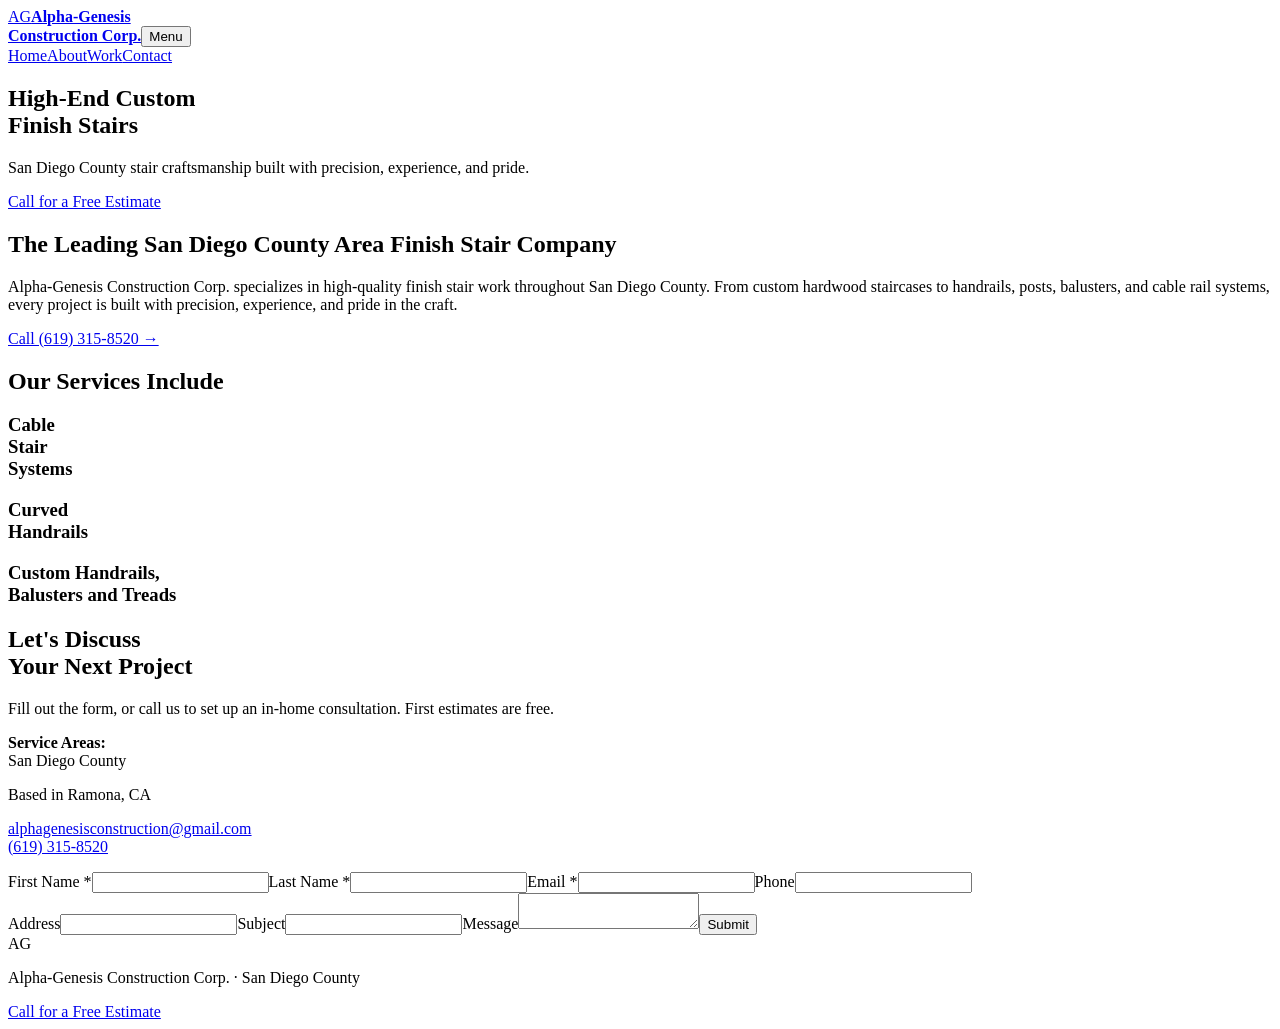
==== index.html @ 591a9d7d "Add index.html" ====
<!doctype html>
<html lang="en">
<head>
  <meta charset="UTF-8"><meta name="viewport" content="width=device-width,initial-scale=1">
  <title>Alpha-Genesis Construction Corp. | San Diego Finish Stairs</title>
  <meta name="description" content="High-end custom finish stairs, handrails, balusters, treads and cable rail systems throughout San Diego County.">
  <link rel="stylesheet" href="styles.css">
</head>
<body>
<header class="site-header"><a class="brand" href="index.html"><span class="mark">AG</span><strong>Alpha-Genesis<br>Construction Corp.</strong></a><button class="menu" aria-label="Toggle menu">Menu</button><nav><a class="active" href="index.html">Home</a><a href="about.html">About</a><a href="work.html">Work</a><a href="contact.html">Contact</a></nav></header>
<main>
<section class="hero photo-placeholder"><div><h1>High-End Custom<br>Finish Stairs</h1><p>San Diego County stair craftsmanship built with precision, experience, and pride.</p><a class="button dark" href="tel:+16193158520">Call for a Free Estimate</a></div></section>
<section class="split intro"><div class="photo-placeholder tall"></div><div><h2>The Leading San Diego County Area Finish Stair Company</h2><p>Alpha-Genesis Construction Corp. specializes in high-quality finish stair work throughout San Diego County. From custom hardwood staircases to handrails, posts, balusters, and cable rail systems, every project is built with precision, experience, and pride in the craft.</p><a class="text-link" href="tel:+16193158520">Call (619) 315-8520 →</a></div></section>
<section class="services"><h2>Our Services Include</h2><div class="cards"><article class="photo-placeholder"><h3>Cable<br>Stair<br>Systems</h3></article><article class="photo-placeholder"><h3>Curved<br>Handrails</h3></article><article class="photo-placeholder"><h3>Custom Handrails,<br>Balusters and Treads</h3></article></div></section>
<section class="contact-band"><div><h2>Let's Discuss<br>Your Next Project</h2><p>Fill out the form, or call us to set up an in-home consultation. First estimates are free.</p><p><strong>Service Areas:</strong><br>San Diego County</p><p>Based in Ramona, CA</p><p><a href="mailto:alphagenesisconstruction@gmail.com">alphagenesisconstruction@gmail.com</a><br><a href="tel:+16193158520">(619) 315-8520</a></p></div><form action="mailto:alphagenesisconstruction@gmail.com" method="post" enctype="text/plain"><div class="form-grid"><label>First Name *<input required name="First name"></label><label>Last Name *<input required name="Last name"></label><label>Email *<input required type="email" name="Email"></label><label>Phone<input type="tel" name="Phone"></label></div><label>Address<input name="Address"></label><label>Subject<input name="Subject"></label><label>Message<textarea name="Message"></textarea></label><button class="button" type="submit">Submit</button></form></section>
</main><footer><span class="mark">AG</span><p>Alpha-Genesis Construction Corp. · San Diego County</p></footer><a class="mobile-call" href="tel:+16193158520">Call for a Free Estimate</a><script src="script.js"></script></body></html>
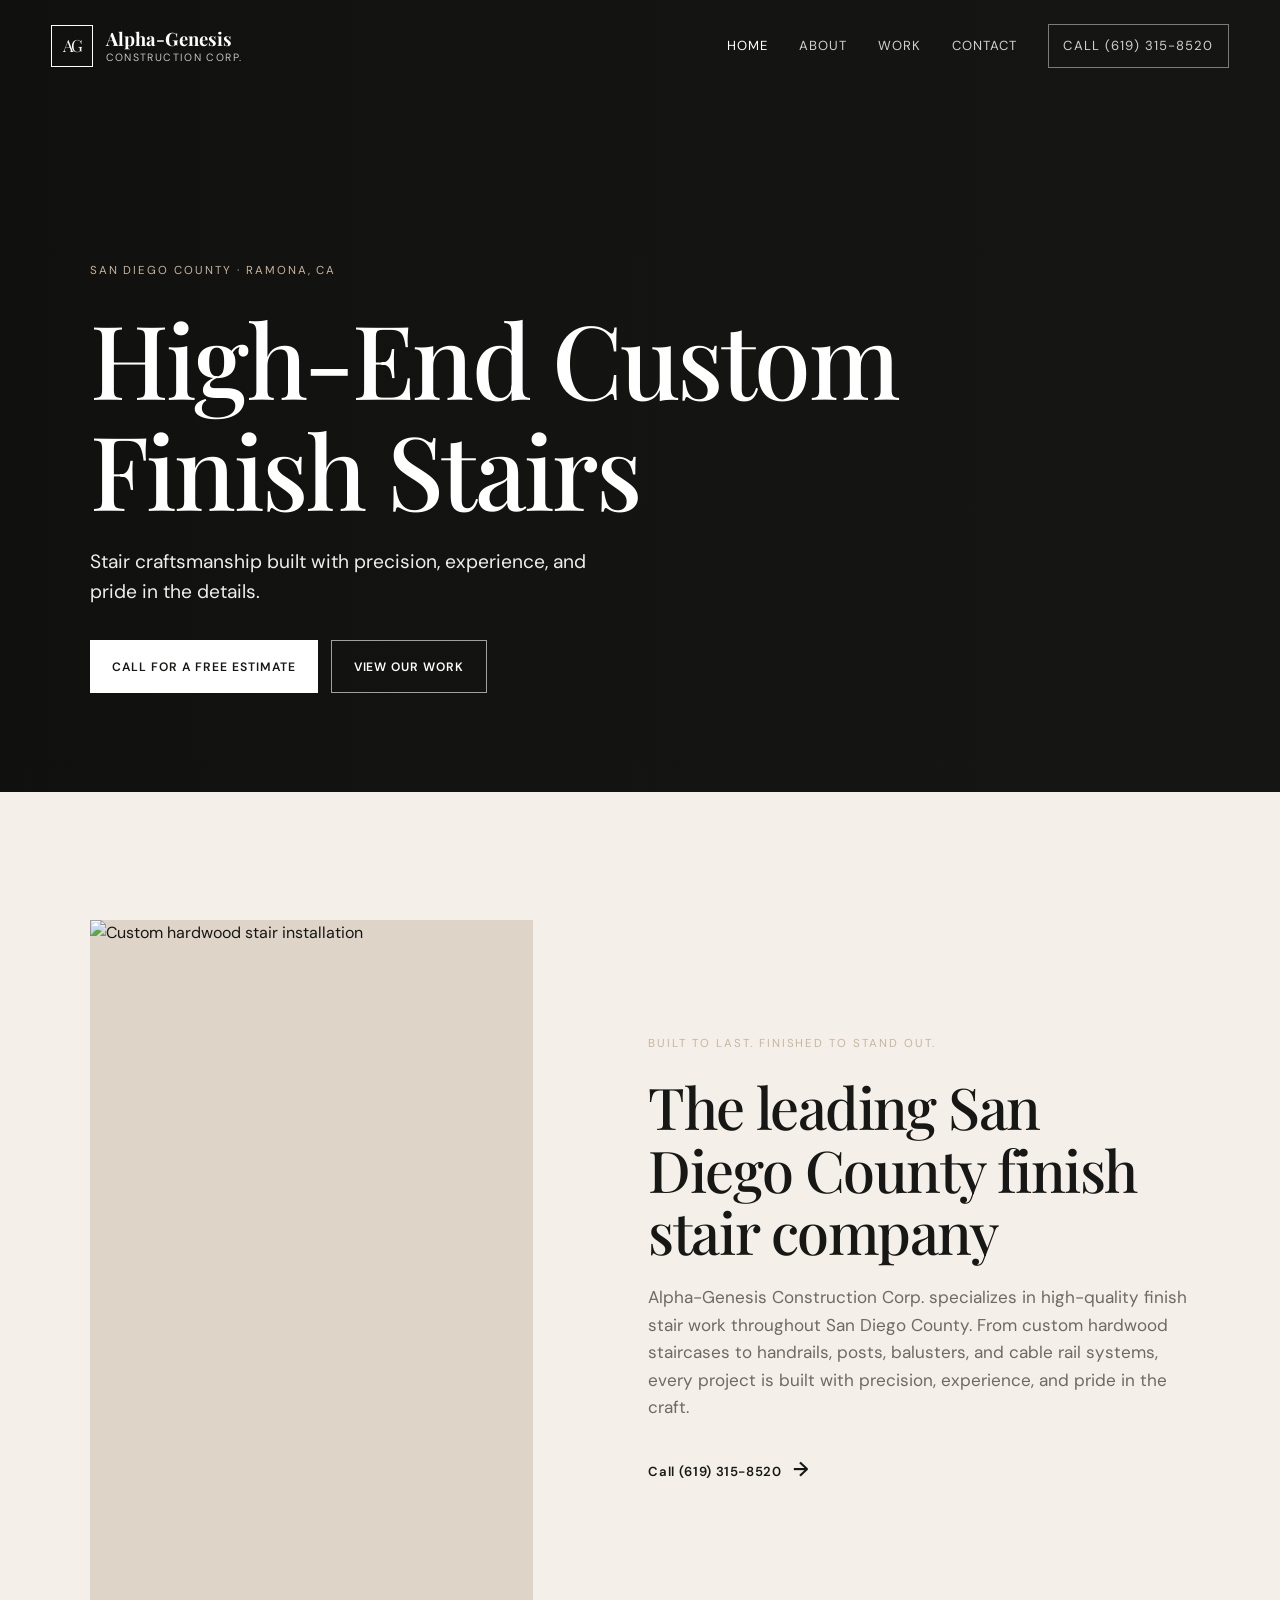
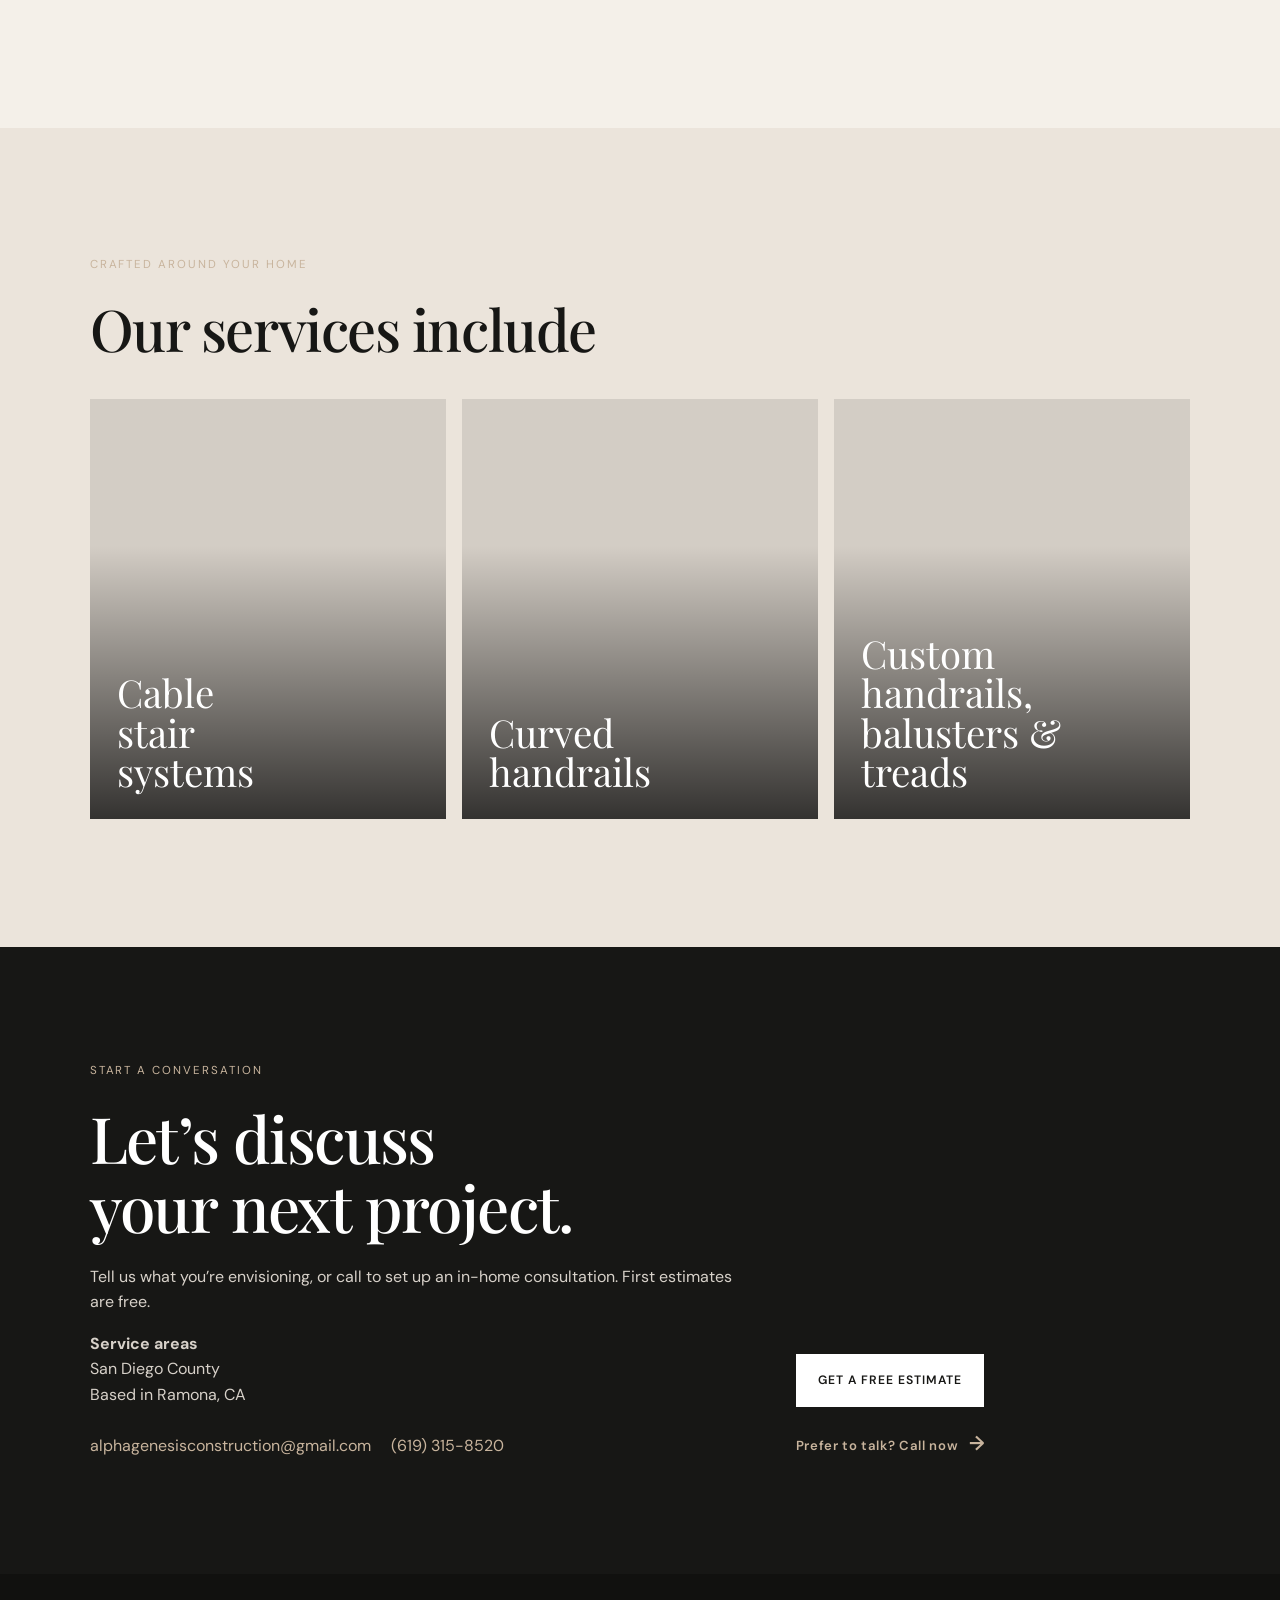
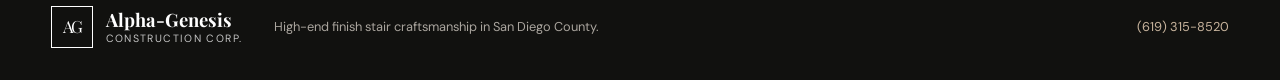
==== commit 2aff065b: "Rebuild Alpha-Genesis site for Cloudflare Pages" ====
--- a/index.html
+++ b/index.html
@@ -1,16 +1,8 @@
 <!doctype html>
-<html lang="en">
-<head>
-  <meta charset="UTF-8"><meta name="viewport" content="width=device-width,initial-scale=1">
-  <title>Alpha-Genesis Construction Corp. | San Diego Finish Stairs</title>
-  <meta name="description" content="High-end custom finish stairs, handrails, balusters, treads and cable rail systems throughout San Diego County.">
-  <link rel="stylesheet" href="styles.css">
-</head>
-<body>
-<header class="site-header"><a class="brand" href="index.html"><span class="mark">AG</span><strong>Alpha-Genesis<br>Construction Corp.</strong></a><button class="menu" aria-label="Toggle menu">Menu</button><nav><a class="active" href="index.html">Home</a><a href="about.html">About</a><a href="work.html">Work</a><a href="contact.html">Contact</a></nav></header>
-<main>
-<section class="hero photo-placeholder"><div><h1>High-End Custom<br>Finish Stairs</h1><p>San Diego County stair craftsmanship built with precision, experience, and pride.</p><a class="button dark" href="tel:+16193158520">Call for a Free Estimate</a></div></section>
-<section class="split intro"><div class="photo-placeholder tall"></div><div><h2>The Leading San Diego County Area Finish Stair Company</h2><p>Alpha-Genesis Construction Corp. specializes in high-quality finish stair work throughout San Diego County. From custom hardwood staircases to handrails, posts, balusters, and cable rail systems, every project is built with precision, experience, and pride in the craft.</p><a class="text-link" href="tel:+16193158520">Call (619) 315-8520 →</a></div></section>
-<section class="services"><h2>Our Services Include</h2><div class="cards"><article class="photo-placeholder"><h3>Cable<br>Stair<br>Systems</h3></article><article class="photo-placeholder"><h3>Curved<br>Handrails</h3></article><article class="photo-placeholder"><h3>Custom Handrails,<br>Balusters and Treads</h3></article></div></section>
-<section class="contact-band"><div><h2>Let's Discuss<br>Your Next Project</h2><p>Fill out the form, or call us to set up an in-home consultation. First estimates are free.</p><p><strong>Service Areas:</strong><br>San Diego County</p><p>Based in Ramona, CA</p><p><a href="mailto:alphagenesisconstruction@gmail.com">alphagenesisconstruction@gmail.com</a><br><a href="tel:+16193158520">(619) 315-8520</a></p></div><form action="mailto:alphagenesisconstruction@gmail.com" method="post" enctype="text/plain"><div class="form-grid"><label>First Name *<input required name="First name"></label><label>Last Name *<input required name="Last name"></label><label>Email *<input required type="email" name="Email"></label><label>Phone<input type="tel" name="Phone"></label></div><label>Address<input name="Address"></label><label>Subject<input name="Subject"></label><label>Message<textarea name="Message"></textarea></label><button class="button" type="submit">Submit</button></form></section>
-</main><footer><span class="mark">AG</span><p>Alpha-Genesis Construction Corp. · San Diego County</p></footer><a class="mobile-call" href="tel:+16193158520">Call for a Free Estimate</a><script src="script.js"></script></body></html>+<html lang="en"><head><meta charset="utf-8"><meta name="viewport" content="width=device-width,initial-scale=1"><meta name="description" content="High-end custom finish stairs, hardwood staircases, handrails, balusters, treads, curved handrails, and cable rail systems in San Diego County."><meta name="theme-color" content="#171715"><title>Custom Finish Stairs in San Diego County | Alpha-Genesis</title><link rel="canonical" href="https://alphagenesisconstruction.com/"><link rel="stylesheet" href="styles.css"><script type="application/ld+json">{"@context":"https://schema.org","@type":"HomeAndConstructionBusiness","name":"Alpha-Genesis Construction Corp.","url":"https://alphagenesisconstruction.com/","telephone":"+1-619-315-8520","email":"alphagenesisconstruction@gmail.com","areaServed":"San Diego County, California","address":{"@type":"PostalAddress","addressLocality":"Ramona","addressRegion":"CA","addressCountry":"US"}}</script></head>
+<body><a class="skip-link" href="#main">Skip to content</a><header class="site-header"><a class="brand" href="index.html" aria-label="Alpha-Genesis Construction Corp. home"><span class="brand-mark">AG</span><span><strong>Alpha-Genesis</strong><small>Construction Corp.</small></span></a><button class="menu-toggle" aria-expanded="false" aria-controls="site-nav">Menu</button><nav id="site-nav" class="site-nav" aria-label="Primary navigation"><a class="active" href="index.html">Home</a><a href="about.html">About</a><a href="work.html">Work</a><a href="contact.html">Contact</a><a class="nav-call" href="tel:+16193158520">Call (619) 315-8520</a></nav></header>
+<main id="main"><section class="hero hero-home" aria-labelledby="hero-title"><div class="hero-content"><p class="eyebrow">San Diego County · Ramona, CA</p><h1 id="hero-title">High-End Custom<br>Finish Stairs</h1><p>Stair craftsmanship built with precision, experience, and pride in the details.</p><div class="hero-actions"><a class="button button-light" href="tel:+16193158520">Call for a Free Estimate</a><a class="button button-ghost" href="work.html">View Our Work</a></div></div></section>
+<section class="split section intro"><div class="image-frame portrait"><img src="https://static.wixstatic.com/media/54ca87_815c1e4d5128470e8aa5463e3bc11892~mv2.jpg/v1/fill/w_594,h_936,al_c,q_85,usm_0.66_1.00_0.01,enc_avif,quality_auto/54ca87_815c1e4d5128470e8aa5463e3bc11892~mv2.jpg" alt="Custom hardwood stair installation" loading="lazy"></div><div class="section-copy"><p class="eyebrow">Built to last. Finished to stand out.</p><h2>The leading San Diego County finish stair company</h2><p>Alpha-Genesis Construction Corp. specializes in high-quality finish stair work throughout San Diego County. From custom hardwood staircases to handrails, posts, balusters, and cable rail systems, every project is built with precision, experience, and pride in the craft.</p><a class="arrow-link" href="tel:+16193158520">Call (619) 315-8520 <span aria-hidden="true">→</span></a></div></section>
+<section class="section services"><div class="section-heading"><p class="eyebrow">Crafted around your home</p><h2>Our services include</h2></div><div class="service-grid"><a class="service-card service-one" href="work.html"><span>Cable<br>stair<br>systems</span></a><a class="service-card service-two" href="work.html"><span>Curved<br>handrails</span></a><a class="service-card service-three" href="work.html"><span>Custom handrails,<br>balusters &amp; treads</span></a></div></section>
+<section class="contact-band"><div><p class="eyebrow">Start a conversation</p><h2>Let’s discuss<br>your next project.</h2><p>Tell us what you’re envisioning, or call to set up an in-home consultation. First estimates are free.</p><p><strong>Service areas</strong><br>San Diego County<br>Based in Ramona, CA</p><div class="contact-details"><a href="mailto:alphagenesisconstruction@gmail.com">alphagenesisconstruction@gmail.com</a><a href="tel:+16193158520">(619) 315-8520</a></div></div><div class="band-actions"><a class="button button-light" href="contact.html">Get a Free Estimate</a><a class="text-light-link" href="tel:+16193158520">Prefer to talk? Call now <span aria-hidden="true">→</span></a></div></section></main>
+<footer class="site-footer"><a class="brand" href="index.html"><span class="brand-mark">AG</span><span><strong>Alpha-Genesis</strong><small>Construction Corp.</small></span></a><p>High-end finish stair craftsmanship in San Diego County.</p><a href="tel:+16193158520">(619) 315-8520</a></footer><a class="mobile-call" href="tel:+16193158520"><span aria-hidden="true">☎</span> Call for a Free Estimate</a><script src="script.js" defer></script></body></html>
--- a/styles.css
+++ b/styles.css
@@ -0,0 +1,3 @@
+@import url('https://fonts.googleapis.com/css2?family=DM+Sans:wght@400;500;600&family=Playfair+Display:wght@500;600&display=swap');
+:root{--ink:#171715;--paper:#f4f0e9;--tan:#c8b49d;--line:#d9d0c5;--muted:#6e6962;--white:#fff;--serif:'Playfair Display',Georgia,serif;--sans:'DM Sans',Arial,sans-serif}*{box-sizing:border-box}html{scroll-behavior:smooth}body{margin:0;background:var(--paper);color:var(--ink);font-family:var(--sans);font-size:16px;line-height:1.6}img{display:block;width:100%;height:100%;object-fit:cover}a{color:inherit}h1,h2{font-family:var(--serif);font-weight:500;line-height:1.08;letter-spacing:-.025em}h1{font-size:clamp(3.3rem,8vw,7.7rem);margin:0 0 1.4rem}h2{font-size:clamp(2.3rem,4.5vw,4.3rem);margin:0 0 1.4rem}.skip-link{position:absolute;left:-999px;top:auto}.skip-link:focus{left:1rem;top:1rem;background:var(--white);padding:.75rem 1rem;z-index:20}.site-header{position:absolute;z-index:5;top:0;left:0;width:100%;display:flex;align-items:center;justify-content:space-between;padding:1.5rem clamp(1.25rem,4vw,4.5rem);color:var(--white)}.brand{display:inline-flex;align-items:center;gap:.8rem;text-decoration:none}.brand-mark{display:grid;place-items:center;width:2.6rem;height:2.6rem;border:1px solid currentColor;font-family:var(--serif);font-size:1.05rem;letter-spacing:-.12em}.brand strong,.brand small{display:block;line-height:1.05}.brand strong{font-family:var(--serif);font-size:1.15rem}.brand small{font-size:.66rem;letter-spacing:.13em;text-transform:uppercase;margin-top:.25rem;opacity:.75}.site-nav{display:flex;align-items:center;gap:clamp(1rem,2.4vw,2.6rem);font-size:.82rem;letter-spacing:.08em;text-transform:uppercase}.site-nav a{text-decoration:none;opacity:.8}.site-nav a:hover,.site-nav a.active{opacity:1}.nav-call{border:1px solid rgba(255,255,255,.55);padding:.65rem .9rem}.menu-toggle{display:none;background:none;border:0;color:inherit;font:inherit}.hero{min-height:clamp(680px,88vh,900px);position:relative;display:flex;align-items:flex-end;padding:clamp(8rem,18vh,12rem) clamp(1.25rem,7vw,8rem) clamp(5rem,11vh,8rem);background:var(--ink);color:var(--white);overflow:hidden}.hero:before{content:"";position:absolute;inset:0;background:linear-gradient(90deg,rgba(15,15,13,.82),rgba(15,15,13,.38) 55%,rgba(15,15,13,.25)),url('https://static.wixstatic.com/media/54ca87_64335d4f4eac4fc395e9532050f5f58f~mv2.png/v1/fill/w_1600,h_1200,al_c,q_90,enc_avif,quality_auto/54ca87_64335d4f4eac4fc395e9532050f5f58f~mv2.png') center/cover}.hero-content{position:relative;max-width:850px}.eyebrow{font-size:.72rem;letter-spacing:.17em;text-transform:uppercase;color:var(--tan);margin:0 0 1.4rem}.hero p:not(.eyebrow){font-size:clamp(1rem,1.5vw,1.25rem);max-width:34rem;color:#eee;margin:0 0 2rem}.hero-actions{display:flex;gap:.8rem;flex-wrap:wrap}.button{display:inline-flex;align-items:center;justify-content:center;min-height:3.3rem;padding:.8rem 1.35rem;border:1px solid transparent;font:600 .76rem var(--sans);letter-spacing:.08em;text-transform:uppercase;text-decoration:none;cursor:pointer}.button-light{background:var(--white);color:var(--ink)}.button-light:hover{background:var(--tan)}.button-ghost{border-color:rgba(255,255,255,.6);color:var(--white)}.section{padding:clamp(5rem,10vw,10rem) clamp(1.25rem,7vw,8rem)}.split{display:grid;grid-template-columns:minmax(260px,.9fr) minmax(300px,1.1fr);gap:clamp(3rem,9vw,10rem);align-items:center}.image-frame{background:#ded4c7;overflow:hidden}.portrait{height:min(680px,65vw)}.section-copy{max-width:600px}.section-copy p:not(.eyebrow){font-size:1.07rem;color:var(--muted);margin-bottom:2rem}.arrow-link,.text-light-link{font-weight:600;text-decoration:none;font-size:.82rem;letter-spacing:.05em}.arrow-link span,.text-light-link span{margin-left:.45rem;font-size:1.25rem}.services{background:#ebe4db}.section-heading{margin-bottom:2.5rem}.service-grid{display:grid;grid-template-columns:repeat(3,1fr);gap:1rem}.service-card{min-height:420px;display:flex;align-items:flex-end;padding:1.7rem;text-decoration:none;color:var(--white);position:relative;overflow:hidden;background:var(--ink)}.service-card:before{content:"";position:absolute;inset:0;background:linear-gradient(0deg,rgba(0,0,0,.78),rgba(0,0,0,.1) 65%)}.service-card span{position:relative;font-family:var(--serif);font-size:clamp(1.7rem,3vw,2.8rem);line-height:1.03}.service-one{background:url('https://static.wixstatic.com/media/54ca87_6dc438f8e71043cd903c13a751b7bf03~mv2.jpg/v1/fill/w_700,h_900,al_c,q_85,enc_avif,quality_auto/54ca87_6dc438f8e71043cd903c13a751b7bf03~mv2.jpg') center/cover}.service-two{background:url('https://static.wixstatic.com/media/54ca87_717da2da37334d019e309f1c873a0f3d~mv2.jpg/v1/fill/w_700,h_900,al_c,q_85,enc_avif,quality_auto/54ca87_717da2da37334d019e309f1c873a0f3d~mv2.jpg') center/cover}.service-three{background:url('https://static.wixstatic.com/media/54ca87_b90b48dced854eed8a1fa8f34f7215f8~mv2.png/v1/fill/w_700,h_900,al_c,q_85,enc_avif,quality_auto/54ca87_b90b48dced854eed8a1fa8f34f7215f8~mv2.png') center/cover}.contact-band{display:grid;grid-template-columns:1.25fr .75fr;gap:3rem;align-items:end;background:var(--ink);color:var(--white);padding:clamp(4rem,9vw,8rem) clamp(1.25rem,7vw,8rem)}.contact-band h2{font-size:clamp(2.7rem,5vw,5rem)}.contact-band p:not(.eyebrow){color:#d7d1c9}.contact-details{display:flex;gap:1.25rem;flex-wrap:wrap;margin-top:1.6rem}.contact-details a{color:var(--tan);text-decoration:none}.band-actions{display:flex;flex-direction:column;align-items:flex-start;gap:1.25rem}.text-light-link{color:var(--tan)}.site-footer{display:flex;align-items:center;gap:2rem;padding:2rem clamp(1.25rem,4vw,4.5rem);background:#11110f;color:var(--white);font-size:.8rem}.site-footer p{margin:0;color:#aaa59e;flex:1}.site-footer>a:last-child{text-decoration:none;color:var(--tan)}.mobile-call{display:none}.page-hero{padding:11rem clamp(1.25rem,7vw,8rem) 5rem;background:var(--ink);color:var(--white)}.page-hero h1{font-size:clamp(3rem,8vw,7rem);margin:0;max-width:900px}.about-grid{display:grid;grid-template-columns:1fr 1fr;gap:clamp(3rem,8vw,9rem);align-items:start}.about-grid p{color:var(--muted)}.about-grid .lead{font-family:var(--serif);font-size:clamp(1.7rem,3vw,2.6rem);line-height:1.2;color:var(--ink)}.quality{background:#ebe4db}.quality-inner{max-width:820px}.work-intro{display:flex;justify-content:space-between;gap:2rem;align-items:end}.work-intro p{color:var(--muted)}.gallery{display:grid;grid-template-columns:repeat(4,1fr);gap:.7rem;padding-top:0}.gallery figure{margin:0;aspect-ratio:1;overflow:hidden;background:#d9d0c5}.gallery img{transition:transform .45s ease}.gallery figure:hover img{transform:scale(1.045)}.contact-layout{display:grid;grid-template-columns:.75fr 1.25fr;gap:clamp(3rem,8vw,9rem);align-items:start}.contact-info h2{font-size:clamp(2.4rem,4vw,4rem)}.contact-info p{color:var(--muted)}.contact-info a{color:var(--ink);text-decoration:none}.contact-info .big-link{display:block;font-family:var(--serif);font-size:1.45rem;margin-top:1.3rem}.estimate-form{display:grid;gap:1rem}.form-grid{display:grid;grid-template-columns:1fr 1fr;gap:1rem}.estimate-form label{display:grid;gap:.35rem;font-size:.76rem;letter-spacing:.08em;text-transform:uppercase}.estimate-form input,.estimate-form textarea{width:100%;border:1px solid var(--line);background:rgba(255,255,255,.55);padding:.9rem;font:1rem var(--sans);color:var(--ink);border-radius:0}.estimate-form textarea{min-height:150px;resize:vertical}.estimate-form input:focus,.estimate-form textarea:focus{outline:2px solid var(--tan);outline-offset:1px}.estimate-form .button{justify-self:start;background:var(--ink);color:var(--white)}.form-note{font-size:.76rem!important;color:var(--muted);margin:0}.honeypot{position:absolute;left:-9999px}
+@media(max-width:800px){.site-header{padding:1.1rem 1.25rem}.menu-toggle{display:block;border:1px solid rgba(255,255,255,.5);padding:.5rem .7rem;font-size:.72rem;letter-spacing:.1em;text-transform:uppercase}.site-nav{display:none;position:absolute;top:100%;left:0;right:0;background:var(--ink);padding:1rem 1.25rem 1.4rem;flex-direction:column;align-items:flex-start;gap:1rem}.site-nav.open{display:flex}.nav-call{width:100%;text-align:center}.hero{min-height:720px;padding:8rem 1.25rem 6rem}.section{padding:5rem 1.25rem}.split,.about-grid,.contact-layout,.contact-band{grid-template-columns:1fr;gap:2.7rem}.portrait{height:100vw;max-height:600px}.section-heading{display:block}.service-grid{grid-template-columns:1fr}.service-card{min-height:300px}.gallery{grid-template-columns:repeat(2,1fr);gap:.45rem}.work-intro{display:block}.site-footer{align-items:flex-start;flex-direction:column;gap:1rem;padding-bottom:5.5rem}.mobile-call{display:flex;position:fixed;z-index:10;bottom:0;left:0;right:0;align-items:center;justify-content:center;gap:.5rem;min-height:3.5rem;background:var(--tan);color:var(--ink);font-weight:600;text-decoration:none;font-size:.8rem;letter-spacing:.05em;text-transform:uppercase}.form-grid{grid-template-columns:1fr}.page-hero{padding:9rem 1.25rem 4rem}}@media(prefers-reduced-motion:reduce){html{scroll-behavior:auto}.gallery img{transition:none}}
